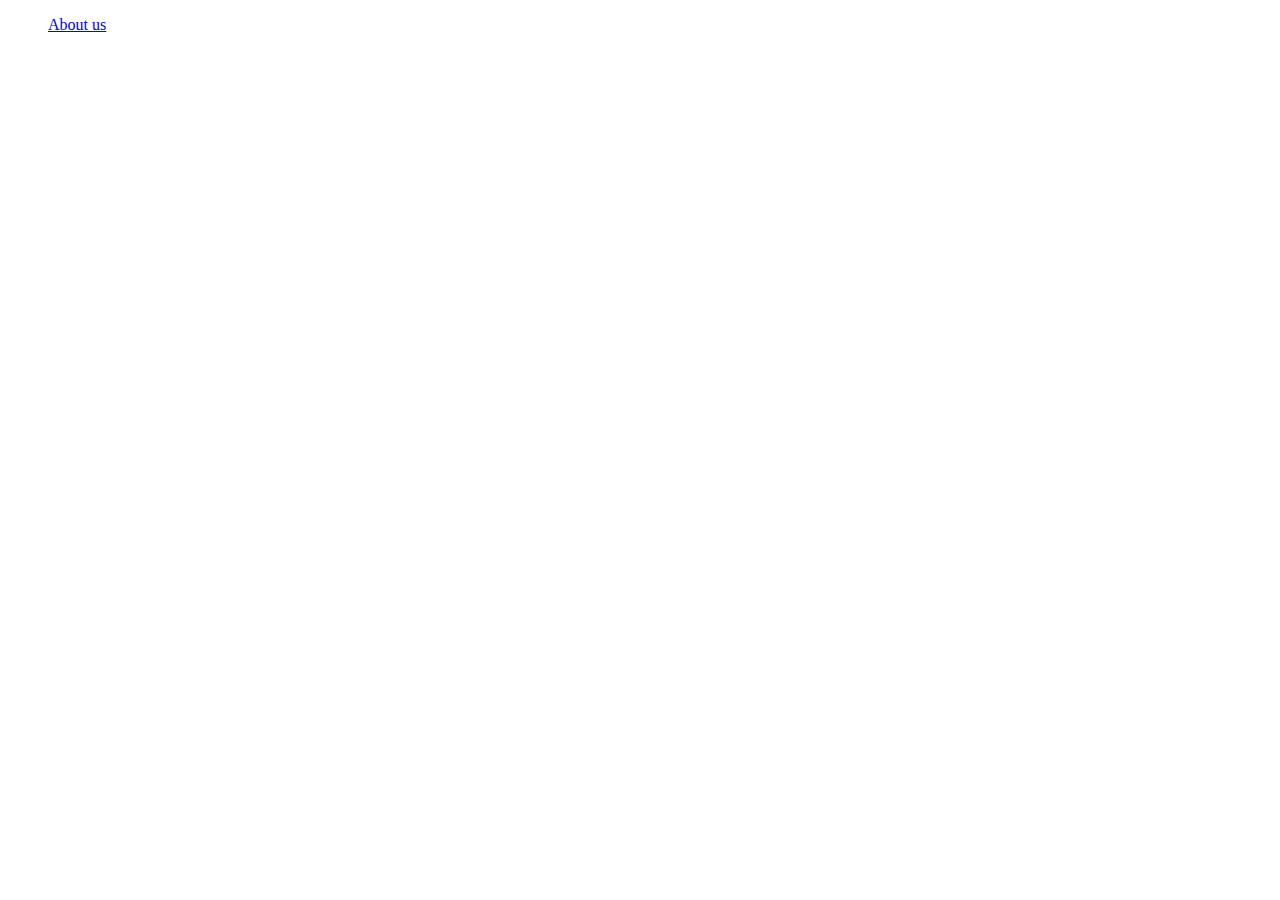
==== index.html @ dacd8c40 "lunch" ====
<!DOCTYPE html>
<html lang="en">
<head>
    <meta charset="UTF-8">
    <meta http-equiv="X-UA-Compatible" content="ie=edge">
    <title>Log in nomad</title>
</head>
<body>
   <footer>
       <nav>
           <ol>
               <a href="#"> About us</a>

       </nav>
   </footer>
</body>
</html>
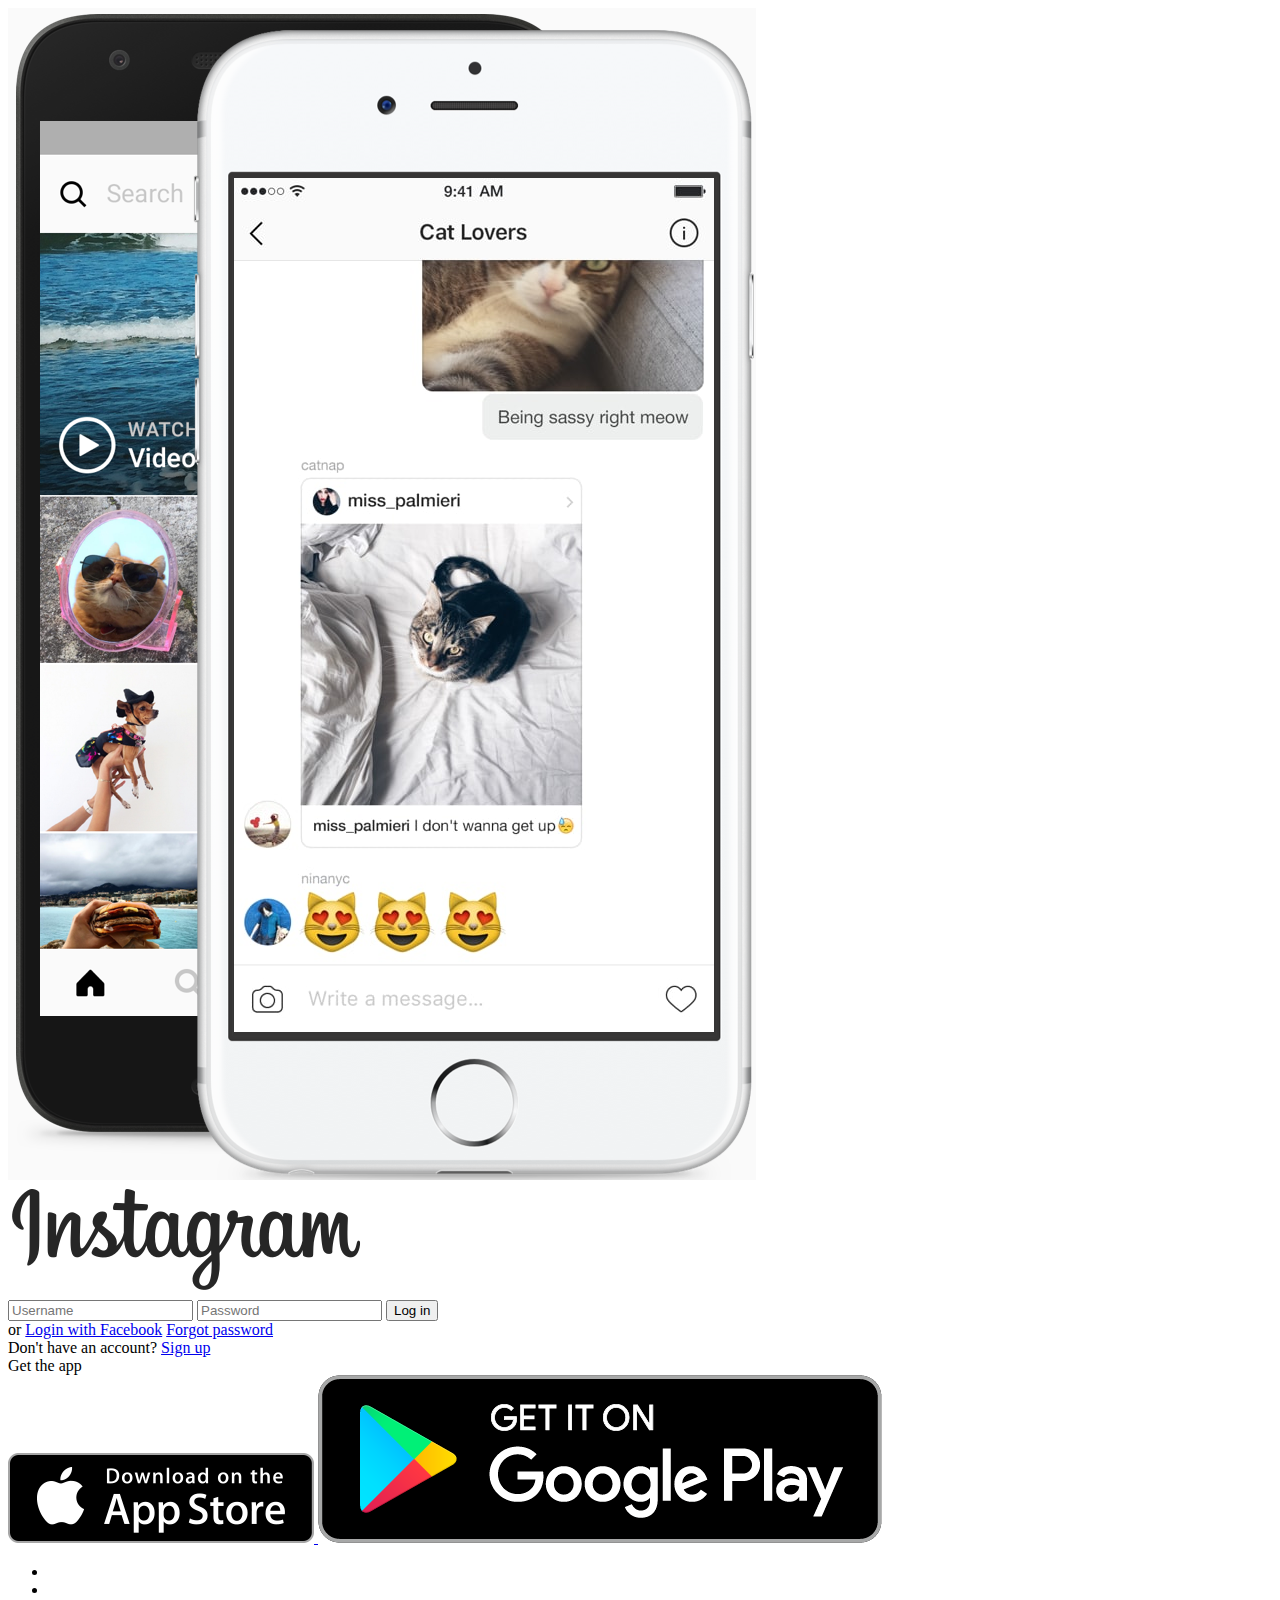
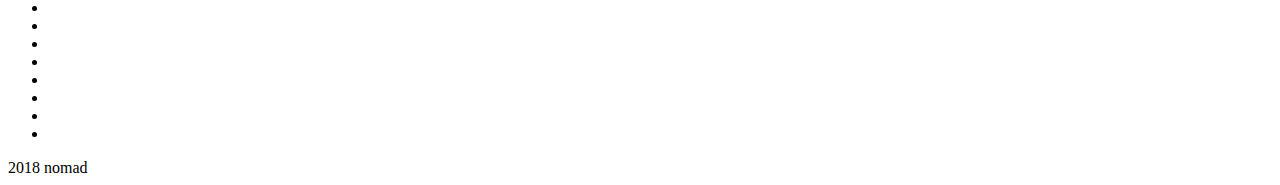
==== commit 83792dc3: "d" ====
--- a/index.html
+++ b/index.html
@@ -1,18 +1,88 @@
-
 <!DOCTYPE html>
 <html lang="en">
+
 <head>
     <meta charset="UTF-8">
     <meta http-equiv="X-UA-Compatible" content="ie=edge">
     <title>Log in nomad</title>
 </head>
+
 <body>
-   <footer>
-       <nav>
-           <ol>
-               <a href="#"> About us</a>
+    <main class="login">
+        <div class="login__column">
+            <img src="images/phoneImage.png" class="login__image">
+        </div>
+        <div class="login__column">
+            <div class="login__box">
+                <img src="images/logo.png" class="login__logo">
+                <form action="feed.html" method="post">
+                    <input type="text" placeholder="Username" name="username" required>
+                    <input type="password" placeholder="Password" name="password" required>
+                    <input type="submit" value="Log in">
+                </form>
+                <span class="login__divider">or</span>
+                <a href="#" class="login__link login__link--dark">Login with Facebook</a>
+                <a href="#" class="login__link login__link--dark login__link--small">Forgot password</a>
+            </div>
+            <div class="login__box">
+                <span>Don't have an account?</span>
+                <a href="#" class="login__link">Sign up</a>
+            </div>
+            <div class="login__app">
+                <span>Get the app</span>
+                <div class="login__appstores">
+                    <a href="#">
+                        <img src="images/ios.png" alt="" class="login__appstore">
+                    </a>
+                    <a href="#">
+                        <img src="images/android.png" alt="" class="login__appstore">
+                    </a>
+                </div>
+            </div>
+        </div>
+    </main>
+    </main>
 
-       </nav>
-   </footer>
+    <footer class="footer">
+        <nav calss="footer__nav">
+            <ul class="footer__list">
+                <li class="footer__list-item">
+                    <a href="#" class="footer__link"></a>
+                </li>
+                <li class="footer__list-item">
+                    <a href="#" class="footer__link"></a>
+                </li>
+                <li class="footer__list-item">
+                    <a href="#" class="footer__link"></a>
+                </li>
+                <li class="footer__list-item">
+                    <a href="#" class="footer__link"></a>
+                </li>
+                <li class="footer__list-item">
+                    <a href="#" class="footer__link"></a>
+                </li>
+                <li class="footer__list-item">
+                    <a href="#" class="footer__link"></a>
+                </li>
+                <li class="footer__list-item">
+                    <a href="#" class="footer__link"></a>
+                </li>
+                <li class="footer__list-item">
+                    <a href="#" class="footer__link"></a>
+                </li>
+                <li class="footer__list-item">
+                    <a href="#" class="footer__link"></a>
+                </li>
+                <li class="footer__list-item">
+                    <a href="#" class="footer__link"></a>
+                </li>
+            </ul>
+
+        </nav>
+        <span class="footer__copyright">2018 nomad</span>
+    </footer>
+
 </body>
+</main>
+
 </html>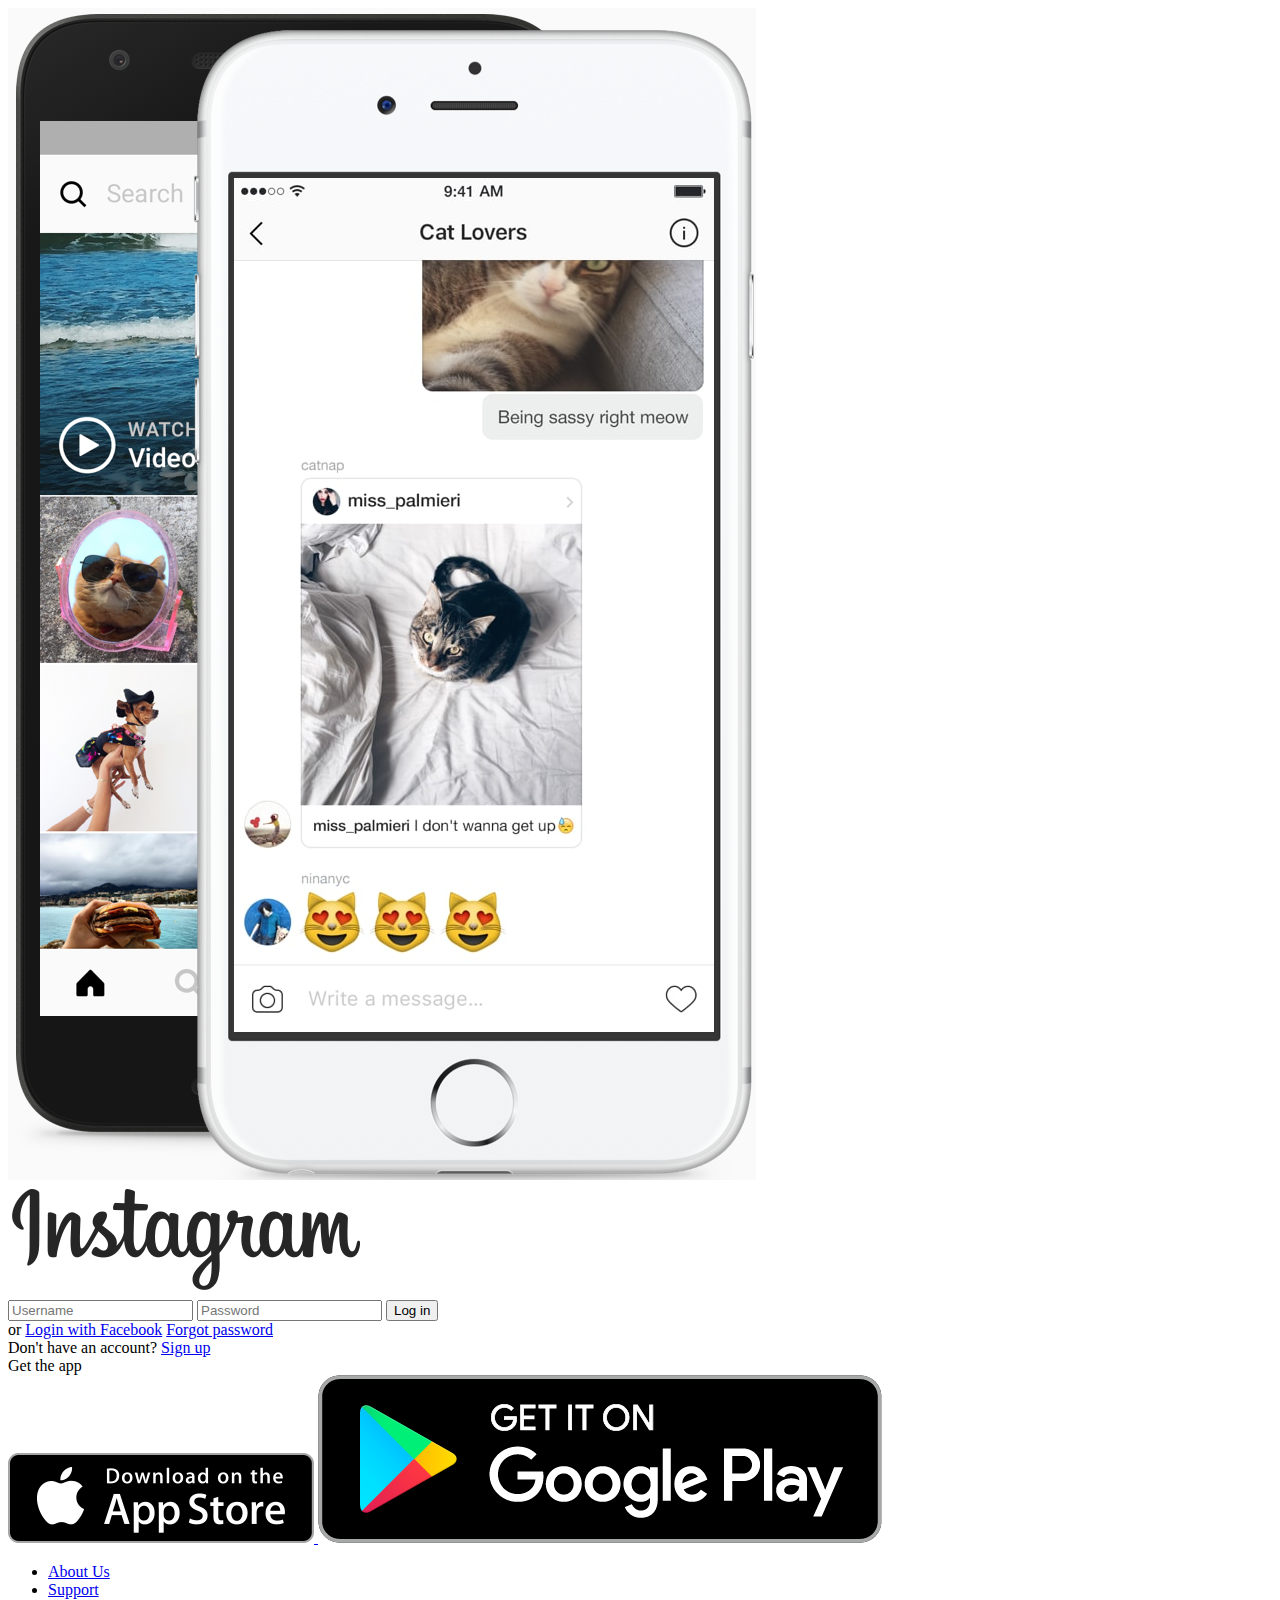
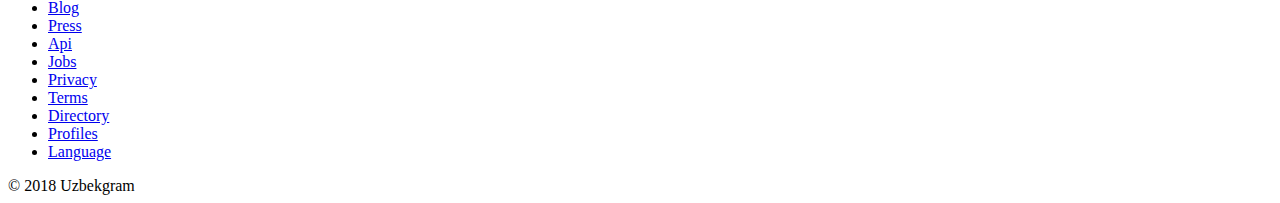
==== commit 3d1a1449: "d" ====
--- a/index.html
+++ b/index.html
@@ -4,7 +4,7 @@
 <head>
     <meta charset="UTF-8">
     <meta http-equiv="X-UA-Compatible" content="ie=edge">
-    <title>Log in nomad</title>
+    <title>Log In | Uzbekgram</title>
 </head>
 
 <body>
@@ -41,48 +41,47 @@
             </div>
         </div>
     </main>
-    </main>
 
     <footer class="footer">
-        <nav calss="footer__nav">
+        <nav class="footer__nav">
             <ul class="footer__list">
                 <li class="footer__list-item">
-                    <a href="#" class="footer__link"></a>
+                    <a href="#" class="footer__link">About Us</a>
                 </li>
                 <li class="footer__list-item">
-                    <a href="#" class="footer__link"></a>
+                    <a href="#" class="footer__link">Support</a>
                 </li>
                 <li class="footer__list-item">
-                    <a href="#" class="footer__link"></a>
+                    <a href="#" class="footer__link">Blog</a>
                 </li>
                 <li class="footer__list-item">
-                    <a href="#" class="footer__link"></a>
+                    <a href="#" class="footer__link">Press</a>
                 </li>
                 <li class="footer__list-item">
-                    <a href="#" class="footer__link"></a>
+                    <a href="#" class="footer__link">Api</a>
                 </li>
                 <li class="footer__list-item">
-                    <a href="#" class="footer__link"></a>
+                    <a href="#" class="footer__link">Jobs</a>
                 </li>
                 <li class="footer__list-item">
-                    <a href="#" class="footer__link"></a>
+                    <a href="#" class="footer__link">Privacy</a>
                 </li>
                 <li class="footer__list-item">
-                    <a href="#" class="footer__link"></a>
+                    <a href="#" class="footer__link">Terms</a>
                 </li>
                 <li class="footer__list-item">
-                    <a href="#" class="footer__link"></a>
+                    <a href="#" class="footer__link">Directory</a>
                 </li>
                 <li class="footer__list-item">
-                    <a href="#" class="footer__link"></a>
+                    <a href="#" class="footer__link">Profiles</a>
+                </li>
+                <li class="footer__list-item">
+                    <a href="#" class="footer__link">Language</a>
                 </li>
             </ul>
-
         </nav>
-        <span class="footer__copyright">2018 nomad</span>
+        <span class="footer__copyright">© 2018 Uzbekgram</span>
     </footer>
-
 </body>
-</main>
 
 </html>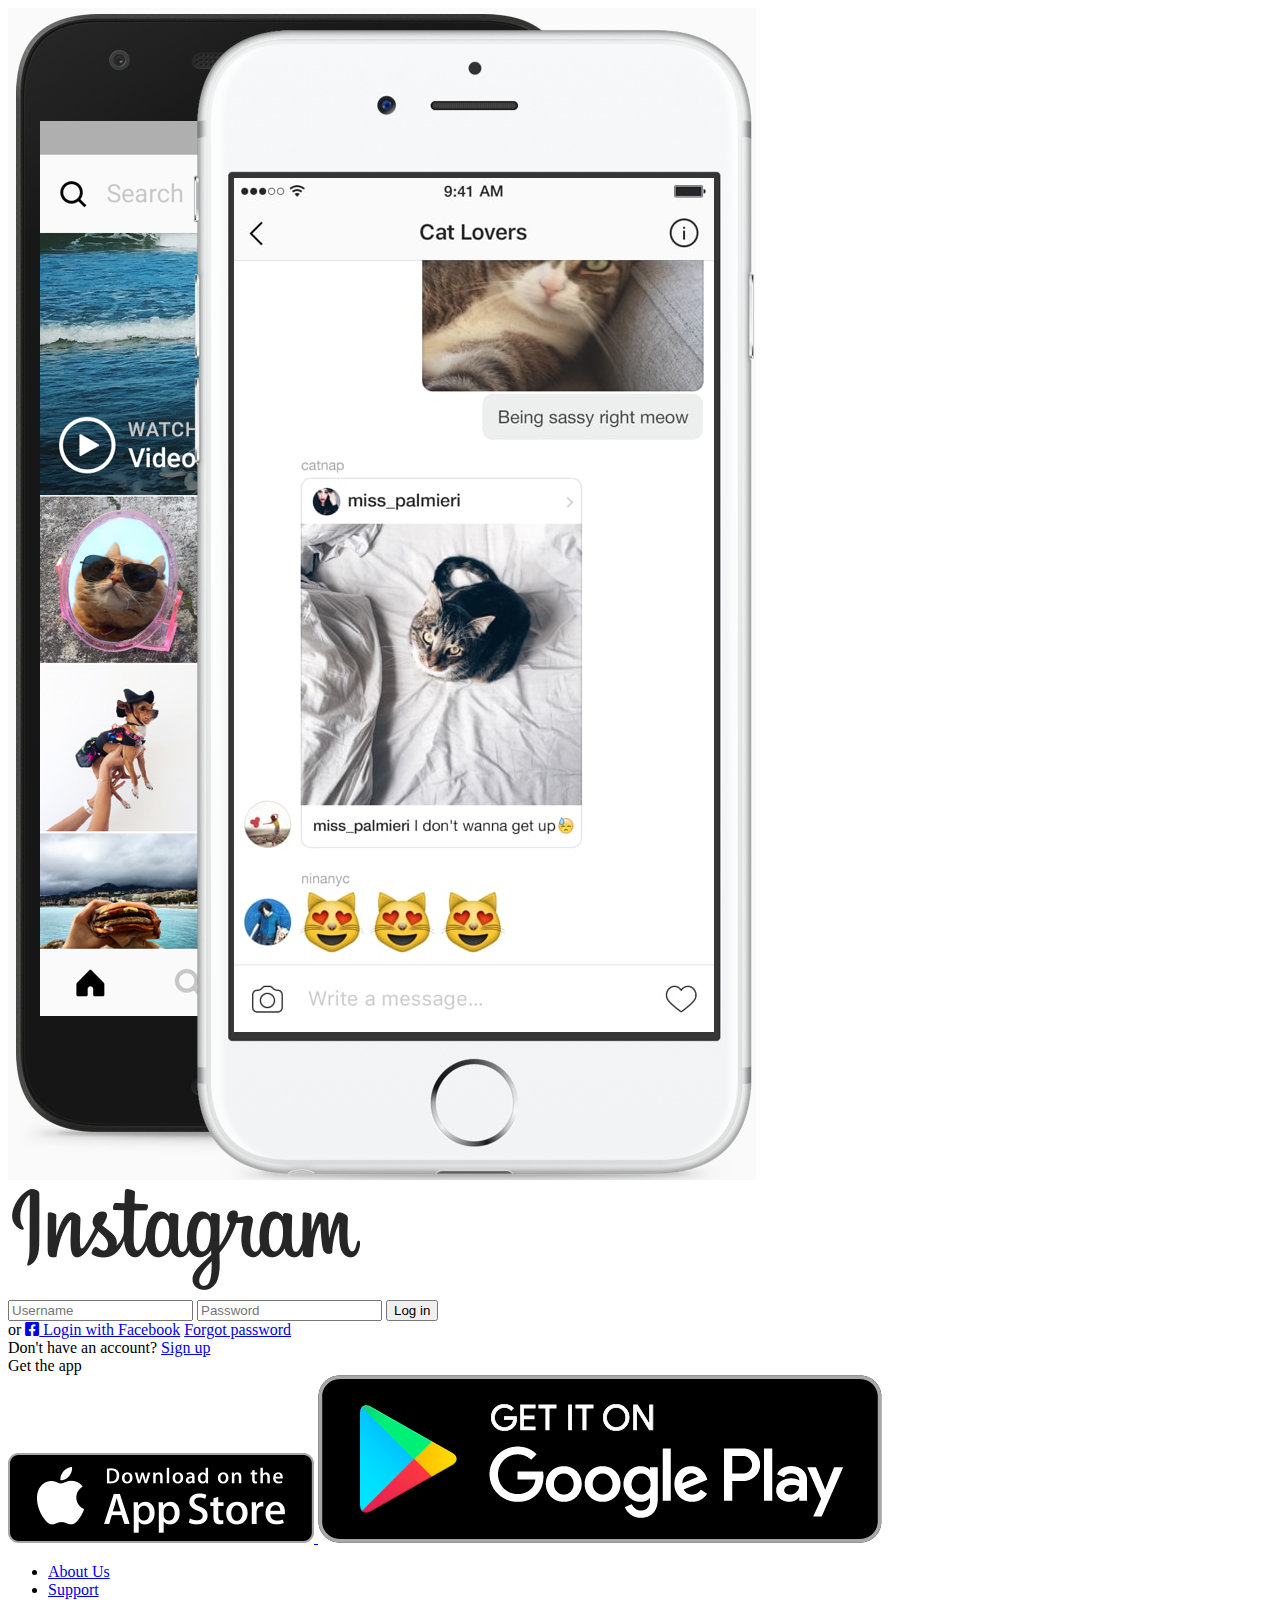
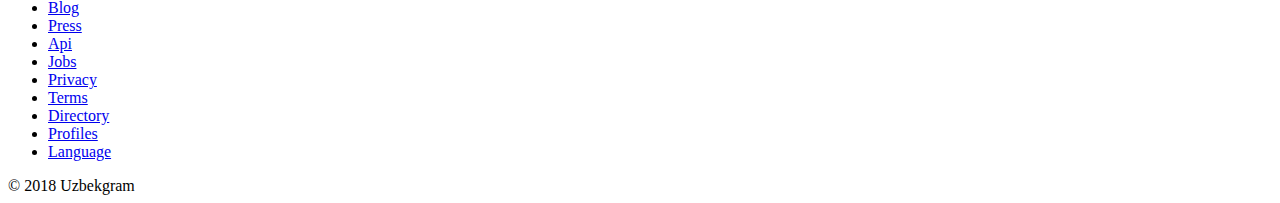
==== commit 9694eecb: "final" ====
--- a/index.html
+++ b/index.html
@@ -5,6 +5,7 @@
     <meta charset="UTF-8">
     <meta http-equiv="X-UA-Compatible" content="ie=edge">
     <title>Log In | Uzbekgram</title>
+    <link href="https://use.fontawesome.com/releases/v5.0.6/css/all.css" rel="stylesheet">
 </head>
 
 <body>
@@ -21,7 +22,9 @@
                     <input type="submit" value="Log in">
                 </form>
                 <span class="login__divider">or</span>
-                <a href="#" class="login__link login__link--dark">Login with Facebook</a>
+                <a href="#" class="login__link login__link--dark">
+                    <i class="fab fa-facebook-square"></i>
+                    Login with Facebook</a>
                 <a href="#" class="login__link login__link--dark login__link--small">Forgot password</a>
             </div>
             <div class="login__box">
